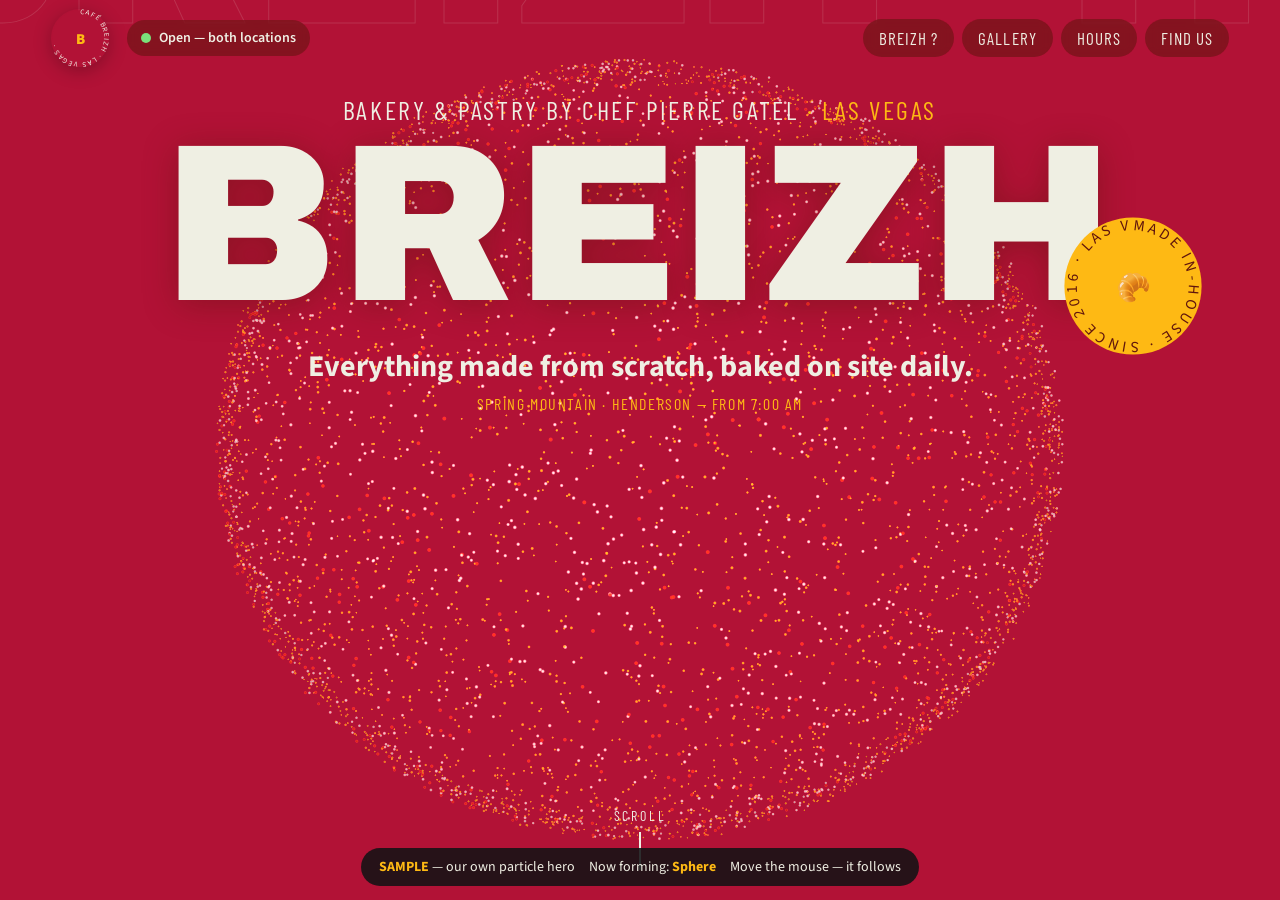
==== hero-sample.html @ ad4b95fd "Hero sample: own WebGL particle hero (standalone page)" ====
<!DOCTYPE html>
<html lang="en">
<head>
<meta charset="UTF-8">
<meta name="viewport" content="width=device-width, initial-scale=1.0">
<title>SAMPLE — Café Breizh Particle Hero</title>
<link rel="preconnect" href="https://fonts.googleapis.com">
<link rel="preconnect" href="https://fonts.gstatic.com" crossorigin>
<link href="https://fonts.googleapis.com/css2?family=Archivo:wght@500;700;900&family=Barlow+Condensed:wght@500;600&family=Source+Sans+3:ital,wght@0,400;0,600;0,700;1,400&family=Caveat:wght@700&display=swap" rel="stylesheet">
<link rel="stylesheet" href="css/main.css">
<style>
  .s-hero__canvas{position:absolute;inset:0;width:100%;height:100%;z-index:1}
  .s-hero__kicker,.s-hero__title,.s-hero__foot,.s-hero__scroll{position:relative;z-index:2}
  .s-hero__title{mix-blend-mode:normal;text-shadow:0 4px 34px rgba(96,21,13,.45)}
  .sample-bar{position:fixed;left:50%;transform:translateX(-50%);bottom:14px;z-index:200;background:rgba(19,19,21,.88);color:#EFEFE3;padding:9px 18px;border-radius:99px;font-size:14px;display:flex;gap:14px;align-items:center;max-width:94vw;white-space:nowrap;overflow:hidden}
  .sample-bar b{color:#FEB914}
  .no-gl .s-hero__canvas{display:none}
  @media(max-width:760px){
    .s-hero__stamp{top:158px;width:64px;right:6px}
    .sample-bar span:last-child{display:none}
  }
</style>
</head>
<body id="top">

<header class="topbar">
  <a class="topbar__logo" href="#top" aria-label="Café Breizh — back to top">
    <svg viewBox="0 0 100 100"><defs><path id="circ" d="M50 8a42 42 0 1 1 0 84 42 42 0 1 1 0-84"/></defs><circle cx="50" cy="50" r="48" fill="#B21236"/><text font-size="12.5" fill="#EFEFE3" letter-spacing="2"><textPath href="#circ">CAFÉ BREIZH · LAS VEGAS ·</textPath></text><text x="50" y="60" text-anchor="middle" font-size="26" font-weight="900" fill="#FEB914">B</text></svg>
  </a>
  <p class="topbar__status"><span class="topbar__dot is-open"></span><span>Open — both locations</span></p>
  <nav class="topbar__links">
    <a href="#">Breizh ?</a><a href="#">Gallery</a><a href="#">Hours</a><a href="#">Find us</a>
  </nav>
</header>

<main>
<section class="s-hero">
  <canvas class="s-hero__canvas" data-particles aria-hidden="true"></canvas>
  <div class="s-hero__motif" aria-hidden="true">BREIZH · HELLO · BREIZH · HELLO ·</div>
  <div class="s-hero__kicker"><span>Bakery &amp; Pastry by Chef Pierre Gatel</span><span class="s-hero__by">· Las Vegas</span></div>
  <h1 class="s-hero__title">BREIZH</h1>
  <div class="s-hero__stamp" aria-hidden="true"><svg viewBox="0 0 100 100"><defs><path id="stampc" d="M50 10a40 40 0 1 1 0 80 40 40 0 1 1 0-80"/></defs><circle cx="50" cy="50" r="49" fill="#FEB914"/><text font-size="11" fill="#60150D" letter-spacing="2.5"><textPath href="#stampc">MADE IN-HOUSE · SINCE 2016 · LAS VEGAS ·</textPath></text><text x="50" y="58" text-anchor="middle" font-size="20">🥐</text></svg></div>
  <div class="s-hero__foot">
    <p class="s-hero__tagline">Everything made from scratch, baked on site daily.</p>
    <p class="s-hero__hours">Spring Mountain · Henderson — from 7:00 AM</p>
  </div>
  <p class="s-hero__scroll">Scroll <i></i></p>
</section>
</main>

<div class="sample-bar"><span><b>SAMPLE</b> — our own particle hero</span><span>Now forming: <b data-form-name>…</b></span><span>Move the mouse — it follows</span></div>

<script src="js/particles.js"></script>
</body>
</html>
---- css/main.css ----
:root{
  --rouge:#B21236; --bordeaux:#7C1820; --brun:#60150D; --orange-rouge:#F03812;
  --orange:#FE8826; --jaune:#FEB914; --bleu:#2C9FA2; --creme:#EFEFE3; --creme-fond:#EDEAE0;
  --f-title:"Archivo","Arial Black",system-ui,sans-serif;
  --f-cond:"Barlow Condensed","Arial Narrow",system-ui,sans-serif;
  --f-text:"Source Sans 3",Arial,system-ui,sans-serif;
  --gutter:clamp(16px,4vw,56px); --radius:22px; --topbar-h:76px;
  --ease:cubic-bezier(.2,.8,.2,1); --wave:clamp(14px,1.6vw,26px);
}
*{margin:0;padding:0;box-sizing:border-box}
html{scroll-behavior:auto}
html.lenis,html.lenis body{height:auto}
.lenis.lenis-smooth{scroll-behavior:auto!important}
body{font-family:var(--f-text);background:var(--rouge);color:var(--creme);overflow-x:hidden}
img{display:block;max-width:100%}
a{color:inherit}
::selection{background:var(--jaune);color:var(--brun)}

/* scalloped divider: section paints a wave of its own bg over the previous */
.edge-wave{position:relative}
.edge-wave::before{content:"";position:absolute;z-index:4;left:0;right:0;top:calc(-2*var(--wave) + 1px);height:calc(2*var(--wave));background:inherit;pointer-events:none;
  --R:calc(var(--wave)*1.28);
  -webkit-mask:radial-gradient(var(--R) at 50% calc(1.8*var(--wave)),#000 99%,#0000 101%) calc(50% - 2*var(--wave)) 0/calc(4*var(--wave)) 100%,linear-gradient(#000 0 0) no-repeat 0 calc(1.8*var(--wave))/100% calc(2*var(--wave) - 1.8*var(--wave) + 1px);
  mask:radial-gradient(var(--R) at 50% calc(1.8*var(--wave)),#000 99%,#0000 101%) calc(50% - 2*var(--wave)) 0/calc(4*var(--wave)) 100%,linear-gradient(#000 0 0) no-repeat 0 calc(1.8*var(--wave))/100% calc(2*var(--wave) - 1.8*var(--wave) + 1px)}

/* ---------- cursor ---------- */
.cursor{position:fixed;z-index:200;left:0;top:0;width:64px;height:64px;margin:-32px 0 0 -32px;border-radius:50%;background:var(--jaune);color:var(--brun);display:none;align-items:center;justify-content:center;font-family:var(--f-cond);font-size:13px;font-weight:600;pointer-events:none;opacity:0;transform:scale(.4)}
html.has-cursor .cursor{display:flex}
html.has-cursor,html.has-cursor a,html.has-cursor button{cursor:none}
.cursor.is-on{opacity:1}
.cursor span{opacity:0;transition:opacity .2s}
.cursor.is-hover{transform:scale(1)}
.cursor.is-hover span{opacity:1}
.cursor.is-down{scale:.85}

/* ---------- loader ---------- */
.intro{position:fixed;inset:0;z-index:300;display:flex;align-items:center;justify-content:center}
.intro__panels{position:absolute;inset:0;display:flex}
.intro__panels span{flex:1;background:var(--c)}
.intro__core{position:relative;z-index:2;text-align:center;color:var(--creme);padding:20px}
.intro__croissant{width:110px;margin:0 auto 10px;animation:bounce 1s var(--ease) infinite alternate}
@keyframes bounce{from{transform:translateY(0) rotate(-4deg)}to{transform:translateY(-18px) rotate(5deg)}}
.intro__word{font-family:var(--f-title);font-weight:900;font-size:clamp(52px,12vw,120px);letter-spacing:.02em;line-height:1;display:flex;justify-content:center}
.intro__word .ch{display:inline-block}
.intro__msg{font-family:var(--f-cond);font-size:20px;letter-spacing:.08em;text-transform:uppercase;opacity:.85;min-height:26px}
.intro__bar{width:min(320px,70vw);height:8px;border-radius:99px;background:rgba(239,239,227,.25);margin:18px auto 10px;overflow:hidden}
.intro__bar i{display:block;height:100%;background:var(--jaune);transform:scaleX(0);transform-origin:left}
.intro__done{font-family:"Caveat",cursive;font-size:34px;color:var(--jaune);opacity:0;transform:scale(.7) rotate(-4deg)}
.intro.is-done .intro__done{opacity:1;transform:scale(1) rotate(-3deg);transition:.4s var(--ease)}
.intro.is-done .intro__msg{opacity:0}

/* ---------- topbar ---------- */
.topbar{position:fixed;z-index:100;top:0;left:0;right:0;height:var(--topbar-h);display:flex;align-items:center;gap:18px;padding:10px var(--gutter);pointer-events:none}
.topbar>*{pointer-events:auto}
.topbar__logo{width:58px;height:58px;flex:none;border-radius:50%;box-shadow:0 4px 18px rgba(0,0,0,.25)}
.topbar__logo svg{width:100%;height:auto}
.topbar__status{display:flex;align-items:center;gap:8px;background:rgba(96,21,13,.55);backdrop-filter:blur(6px);padding:8px 14px;border-radius:99px;font-size:14px;font-weight:600}
.topbar__dot{width:10px;height:10px;border-radius:50%;background:#FE8826;flex:none}
.topbar__dot.is-open{background:#7BE07B}
.topbar__links{margin-left:auto;display:flex;gap:8px}
.topbar__links a{text-decoration:none;font-family:var(--f-cond);font-size:17px;letter-spacing:.06em;text-transform:uppercase;background:rgba(96,21,13,.55);backdrop-filter:blur(6px);padding:9px 16px;border-radius:99px}

/* ---------- shared type ---------- */
h2[data-split],.s-def__word{font-family:var(--f-title);font-weight:900;text-transform:uppercase;line-height:.92}
.split-mask{display:block;overflow:hidden}
.split-ch{display:inline-block;will-change:transform}
[class$="__k"],[class$="__kicker"]{font-family:var(--f-cond);letter-spacing:.14em;text-transform:uppercase;font-size:clamp(15px,1.6vw,20px)}

/* ---------- hero ---------- */
.s-hero{position:relative;min-height:100svh;background:var(--rouge);color:var(--creme);overflow:hidden;display:flex;flex-direction:column;align-items:center;padding:calc(var(--topbar-h) + 18px) var(--gutter) 30px}
.s-hero__motif{position:absolute;inset:-20% -10%;font-family:var(--f-title);font-weight:900;font-size:19vw;line-height:1;color:transparent;-webkit-text-stroke:1px rgba(239,239,227,.14);white-space:nowrap;pointer-events:none}
.s-hero__kicker{position:relative;z-index:2;display:flex;gap:8px;flex-wrap:wrap;justify-content:center;font-family:var(--f-cond);font-size:clamp(17px,2.4vw,26px);letter-spacing:.1em;text-transform:uppercase}
.s-hero__by{color:var(--jaune)}
.s-hero__title{position:relative;z-index:2;font-family:var(--f-title);font-weight:900;font-size:clamp(72px,17.5vw,250px);line-height:.9;letter-spacing:.01em;text-align:center}
.s-hero__title .ch{display:inline-block}
.s-hero__stack{position:relative;z-index:2;width:min(58vw,480px);aspect-ratio:4/4.4;margin-top:-2vw}
.s-hero__stack img{position:absolute;border-radius:var(--radius);object-fit:cover;box-shadow:0 24px 60px rgba(0,0,0,.35)}
.stack__main{width:78%;height:82%;left:11%;top:8%;z-index:2}
.stack__back{width:46%;height:52%;left:0;top:0;transform:rotate(-8deg)}
.stack__front{width:44%;height:48%;right:0;bottom:0;transform:rotate(7deg);z-index:3}
.s-hero__stamp{position:absolute;z-index:3;right:calc(var(--gutter) + 2vw);top:24%;width:clamp(96px,11vw,140px);animation:spin 14s linear infinite}
@keyframes spin{to{transform:rotate(360deg)}}
.s-hero__foot{position:relative;z-index:2;text-align:center;margin-top:18px}
.s-hero__tagline{font-size:clamp(19px,2.6vw,30px);font-weight:700}
.s-hero__hours{font-family:var(--f-cond);letter-spacing:.1em;text-transform:uppercase;color:var(--jaune);margin-top:6px}
.s-hero__scroll{position:relative;z-index:2;margin-top:auto;padding-top:22px;font-family:var(--f-cond);letter-spacing:.2em;text-transform:uppercase;font-size:14px;display:flex;flex-direction:column;align-items:center;gap:8px}
.s-hero__scroll i{width:2px;height:38px;background:var(--creme);display:block;animation:drop 1.6s var(--ease) infinite;transform-origin:top}
@keyframes drop{0%{transform:scaleY(0)}55%{transform:scaleY(1)}100%{transform:scaleY(0);transform-origin:bottom}}

/* ---------- marquee ---------- */
.s-marquee{background:var(--creme-fond);padding:64px 0 58px;overflow:hidden}
.marquee{overflow:hidden;white-space:nowrap}
.marquee__track{display:inline-flex;font-family:var(--f-title);font-weight:900;text-transform:uppercase;line-height:1}
.marquee--a{background:var(--jaune);color:var(--brun);transform:rotate(-2deg) scale(1.03)}
.marquee--a .marquee__track{font-size:clamp(30px,5vw,64px);padding:10px 0}
.marquee--b{color:var(--rouge);margin-top:14px}
.marquee--b .marquee__track{font-size:clamp(20px,3vw,38px);font-family:var(--f-cond);font-weight:600;letter-spacing:.06em}

/* ---------- definition ---------- */
.s-def{background:var(--creme);color:var(--brun);padding:120px var(--gutter) 150px;overflow:hidden}
.s-def__head{max-width:900px;margin:0 auto}
.s-def__word{font-size:clamp(54px,8vw,120px);color:var(--rouge)}
.s-def__phon{font-size:clamp(17px,2vw,23px);margin-top:10px}
.s-def__phon em{color:var(--orange-rouge)}
.s-def__text{max-width:900px;margin:44px auto 0;font-size:clamp(21px,2.6vw,34px);line-height:1.45;font-weight:600}
.s-def__text mark,.s-def__syn mark{background:none;color:var(--orange-rouge)}
.s-def__syn{max-width:900px;margin:26px auto 0;font-size:clamp(16px,.6vw + 12px,20px)}
.s-def__sign{max-width:900px;margin:40px auto 0;overflow:hidden}
.sign{font-family:"Caveat",cursive;font-size:clamp(34px,5vw,58px);color:var(--rouge);display:inline-block;transform:rotate(-3deg)}
.s-def__photo{position:absolute;border-radius:var(--radius);overflow:hidden;box-shadow:0 18px 44px rgba(96,21,13,.25)}
.s-def__photo img{width:100%;height:100%;object-fit:cover}
.s-def__photo--a{width:clamp(130px,17vw,280px);aspect-ratio:4/5;left:2vw;bottom:4%;rotate:-7deg}
.s-def__photo--b{width:clamp(140px,19vw,320px);aspect-ratio:4/3;right:2vw;top:6%;rotate:5deg}
.s-def__stamp{position:absolute;right:6vw;bottom:9%;width:104px;height:104px;border-radius:50%;background:var(--bleu);color:var(--creme);display:flex;align-items:center;justify-content:center;text-align:center;font-family:var(--f-cond);font-weight:600;letter-spacing:.08em;transform:rotate(-8deg)}
@media(max-width:900px){.s-def__photo--a,.s-def__photo--b{position:relative;left:auto;right:auto;top:auto;bottom:auto;margin-top:28px;width:min(62vw,300px)}.s-def__stamp{display:none}}

/* ---------- build ---------- */
.s-build{background:var(--bordeaux);color:var(--creme)}
.s-build__pin{min-height:100svh;padding:110px var(--gutter) 60px;display:flex;flex-direction:column;position:relative;overflow:hidden}
.s-build__kicker{color:var(--jaune)}
.s-build__title{font-size:clamp(38px,6vw,84px);max-width:800px;margin-top:10px}
.s-build__stage{position:relative;flex:1;min-height:300px}
.layer{position:absolute;left:50%;top:50%;translate:-50% -50%;width:min(46vw,340px);text-align:center;opacity:0}
.layer img,.layer svg{width:100%;border-radius:var(--radius)}
.layer img{aspect-ratio:1/1.15;object-fit:cover}
.layer span{display:block;margin-top:10px;font-family:var(--f-cond);font-size:22px;letter-spacing:.1em;text-transform:uppercase;color:var(--jaune)}
.s-build__result,.s-build__twist{position:absolute;left:50%;top:50%;translate:-50% -50%;width:min(62vw,380px);background:var(--creme);color:var(--brun);border-radius:var(--radius);padding:14px 14px 20px;text-align:center;opacity:0;visibility:hidden;box-shadow:0 24px 60px rgba(0,0,0,.35)}
.s-build__result img,.s-build__twist img{width:100%;aspect-ratio:4/3;object-fit:cover;border-radius:14px}
.s-build__result strong,.s-build__twist strong{display:block;font-family:var(--f-title);font-weight:900;text-transform:uppercase;font-size:clamp(24px,3.4vw,38px);margin-top:12px;color:var(--rouge)}
.s-build__result em,.s-build__twist em{font-style:normal;opacity:.75}
.s-build__twist-k{font-family:var(--f-cond);letter-spacing:.12em;text-transform:uppercase;color:var(--orange-rouge);margin-top:10px}
.s-build__steps{list-style:none;display:flex;gap:14px;flex-wrap:wrap;margin-top:10px}
.s-build__step{flex:1 1 150px;display:flex;gap:10px;padding:14px;border:2px solid rgba(239,239,227,.25);border-radius:16px;opacity:.45;transition:opacity .3s,border-color .3s}
.s-build__step b{font-family:var(--f-title);font-size:22px;color:var(--jaune)}
.s-build__step strong{display:block;font-family:var(--f-cond);font-size:20px;letter-spacing:.05em;text-transform:uppercase}
.s-build__step span{font-size:14px;opacity:.85}
.s-build__step.is-active{opacity:1;border-color:var(--jaune)}
.s-build__step.is-done{opacity:.75;border-color:rgba(254,185,20,.5)}
.s-build__bar{height:8px;background:rgba(239,239,227,.2);border-radius:99px;margin-top:22px;overflow:hidden}
.s-build__bar i{display:block;height:100%;background:var(--jaune);transform:scaleX(0);transform-origin:left}

/* ---------- gallery ---------- */
.s-gallery{background:var(--rouge);color:var(--creme);overflow:hidden}
.s-gallery__pin{min-height:100svh;padding:110px 0 60px;position:relative;display:flex;flex-direction:column}
.s-gallery__head{padding:0 var(--gutter)}
.s-gallery__kicker{color:var(--jaune)}
.s-gallery__title{font-size:clamp(38px,6vw,84px);margin-top:8px}
.s-gallery__giant{position:absolute;top:44%;left:0;font-family:var(--f-title);font-weight:900;font-size:26vw;line-height:1;color:transparent;-webkit-text-stroke:1px rgba(239,239,227,.16);white-space:nowrap;pointer-events:none}
.s-gallery__track{position:relative;display:flex;gap:26px;padding:6vh var(--gutter) 0;width:max-content;align-items:stretch}
.card{width:min(74vw,400px);flex:none;background:var(--creme);color:var(--brun);border-radius:var(--radius);padding:14px 14px 22px;box-shadow:0 24px 50px rgba(0,0,0,.3)}
.card__img{border-radius:14px;overflow:hidden;aspect-ratio:4/3.4}
.card__img img{width:112%;height:100%;object-fit:cover;max-width:none}
.card__title{font-family:var(--f-title);font-weight:900;text-transform:uppercase;font-size:clamp(22px,3vw,32px);color:var(--rouge);margin-top:14px}
.card p{opacity:.8;margin-top:4px}

/* ---------- names ---------- */
.s-names{background:var(--creme);color:var(--brun);padding:120px 0 130px;overflow:hidden}
.s-names__k,.s-names__title{text-align:center;padding:0 var(--gutter)}
.s-names__k{color:var(--orange-rouge)}
.s-names__title{font-size:clamp(32px,5vw,68px);max-width:1000px;margin:12px auto 50px}
.names-row{overflow:hidden;white-space:nowrap;padding:8px 0}
.names-row__track{display:inline-flex;gap:0}
.names-row span{font-family:var(--f-cond);font-weight:600;text-transform:uppercase;font-size:clamp(30px,4.6vw,58px);padding:0 26px;color:var(--rouge)}
.names-row span:nth-child(even){color:var(--orange-rouge)}
.names-row + .names-row{border-top:2px dashed rgba(96,21,13,.25)}

/* ---------- amigos ---------- */
.s-amigos{background:var(--bleu);color:var(--creme);padding:120px var(--gutter) 140px;overflow:hidden}
.s-amigos__k{color:var(--jaune)}
.s-amigos__title{font-size:clamp(34px,5.4vw,74px);max-width:900px;margin-top:10px}
.duo{max-width:880px;margin:56px auto 0}
.duo__frame{position:relative;border-radius:var(--radius);overflow:hidden;aspect-ratio:16/10}
.duo__photo,.duo__illu img{width:100%;height:100%;object-fit:cover}
.duo__illu{position:absolute;inset:0;overflow:hidden}
.duo__illu img{filter:grayscale(1) sepia(.55) contrast(1.05) brightness(1.05);max-width:none;width:100%}
.duo__line{position:absolute;top:0;bottom:0;left:0;width:5px;background:var(--jaune);opacity:0}
.duo figcaption{font-family:"Caveat",cursive;font-size:28px;margin-top:14px;color:var(--jaune)}
.s-amigos__text{max-width:760px;margin:44px auto 0;font-size:clamp(18px,2.2vw,25px);line-height:1.5;text-align:center}
.s-amigos__how{display:flex;gap:14px;flex-wrap:wrap;justify-content:center;margin-top:36px}
.s-amigos__how span{background:rgba(239,239,227,.14);border:2px solid rgba(239,239,227,.35);padding:14px 20px;border-radius:99px;font-family:var(--f-cond);font-size:19px;letter-spacing:.05em;text-transform:uppercase}
.s-amigos__how b{color:var(--jaune);margin-right:8px}
.s-amigos__photo{max-width:560px;margin:54px auto 0;border-radius:var(--radius);overflow:hidden;rotate:3deg}
.s-amigos__photo img{width:100%;aspect-ratio:3/2;object-fit:cover}

/* ---------- hours ---------- */
.s-hours{background:var(--bordeaux);color:var(--creme);padding:120px var(--gutter) 140px;position:relative;overflow:hidden}
.s-hours__k{color:var(--jaune)}
.s-hours__title{font-size:clamp(40px,6.4vw,88px);margin-top:8px}
.s-hours__disc{position:absolute;right:calc(var(--gutter) + 2vw);top:90px;width:clamp(110px,13vw,170px)}
.hours{display:grid;grid-template-columns:1fr 1fr;gap:22px;margin-top:56px;max-width:1100px}
.hours__loc{background:var(--creme);color:var(--brun);border-radius:var(--radius);padding:26px}
.hours__loc h3{font-family:var(--f-title);font-weight:900;text-transform:uppercase;font-size:clamp(22px,3vw,32px);color:var(--rouge)}
.hours__loc h3 span{display:block;font-family:var(--f-cond);font-weight:600;font-size:16px;letter-spacing:.08em;color:var(--orange-rouge);margin-top:4px}
.hours__addr{margin-top:10px;opacity:.85}
.hours__addr a{font-weight:700}
.hours__loc ul{list-style:none;margin-top:16px}
.hours__loc li{display:flex;justify-content:space-between;gap:12px;padding:10px 0;border-top:2px dashed rgba(96,21,13,.25);font-size:17px}
.hours__loc li b{color:var(--rouge)}
.chef{max-width:1100px;margin-top:56px;display:grid;grid-template-columns:70px 1fr 70px;gap:18px;align-items:center;background:rgba(239,239,227,.08);border:2px solid rgba(239,239,227,.2);border-radius:var(--radius);padding:26px}
.chef__line{font-size:clamp(17px,2vw,22px);line-height:1.5}
.chef blockquote{grid-column:2;font-family:"Caveat",cursive;font-size:clamp(28px,4vw,42px);color:var(--jaune)}
@media(max-width:760px){.hours{grid-template-columns:1fr}.chef{grid-template-columns:1fr}.chef blockquote{grid-column:1}.chef__hand,.chef__cup{display:none}}

/* ---------- visit ---------- */
.s-visit{background:var(--creme);color:var(--brun);padding:130px var(--gutter) 140px;overflow:hidden;position:relative}
.s-visit__giant{position:absolute;top:26px;left:0;display:flex;white-space:nowrap;font-family:var(--f-title);font-weight:900;font-size:15vw;line-height:1;color:transparent;-webkit-text-stroke:1px rgba(178,18,54,.14);pointer-events:none}
.s-visit__k{color:var(--orange-rouge);position:relative}
.s-visit__title{font-size:clamp(44px,8vw,110px);color:var(--rouge);position:relative}
.s-visit__pictos{list-style:none;display:flex;gap:10px;flex-wrap:wrap;margin-top:30px;position:relative}
.s-visit__pictos li{border:2px solid var(--brun);border-radius:99px;padding:9px 18px;font-family:var(--f-cond);font-size:18px;letter-spacing:.06em;text-transform:uppercase}
.s-visit__grid{display:grid;grid-template-columns:1fr 1fr;gap:30px;margin-top:46px;position:relative;align-items:start}
.s-visit__locs article{background:#FBFAF4;border-radius:var(--radius);padding:24px;box-shadow:0 14px 34px rgba(96,21,13,.12)}
.s-visit__locs article + article{margin-top:18px}
.s-visit__locs h3{font-family:var(--f-title);font-weight:900;text-transform:uppercase;color:var(--rouge);font-size:24px}
.s-visit__locs p{margin-top:8px;line-height:1.55}
.s-visit__actions{display:flex;gap:10px;flex-wrap:wrap;margin-top:16px}
.btn{display:inline-block;background:var(--rouge);color:var(--creme);text-decoration:none;font-family:var(--f-cond);font-size:18px;letter-spacing:.07em;text-transform:uppercase;padding:12px 22px;border-radius:99px}
.btn--ghost{background:transparent;color:var(--rouge);border:2px solid var(--rouge)}
.s-visit__contact{margin-top:20px;font-weight:600}
.s-visit__contact a{color:var(--orange-rouge)}
.s-visit__mapwrap{perspective:900px}
.s-visit__map{width:100%;border-radius:var(--radius);box-shadow:0 22px 50px rgba(96,21,13,.25);transform-style:preserve-3d}
@media(max-width:820px){.s-visit__grid{grid-template-columns:1fr}}

/* ---------- end ---------- */
.s-end{background:var(--rouge);color:var(--creme);text-align:center;padding:130px var(--gutter) 50px;overflow:hidden}
.s-end__k{font-family:var(--f-cond);letter-spacing:.14em;text-transform:uppercase;color:var(--jaune);font-size:20px}
.s-end__big{font-family:var(--f-title);font-weight:900;font-size:clamp(52px,12.5vw,180px);line-height:1;margin-top:14px}
.s-end__big .ch{display:inline-block}
.s-end__meta{margin-top:60px;display:flex;flex-direction:column;gap:6px;opacity:.85;font-size:15px}
.s-end__meta a{color:var(--jaune)}

/* ---------- reduced / mobile ---------- */
@media(max-width:760px){
  :root{--topbar-h:68px}
  .topbar__links{display:none}
  .topbar__status{font-size:13px;padding:8px 12px}
  .topbar__status span:last-child{max-width:60vw;white-space:nowrap;overflow:hidden;text-overflow:ellipsis}
  .s-hero__stamp{top:238px;bottom:auto;right:8px;width:78px}
  .s-hero__stack{width:min(76vw,420px)}
  .layer{width:min(64vw,300px)}
  .s-build__steps{flex-direction:column}
  .card{width:78vw}
}
@media (prefers-reduced-motion: reduce){
  *,*::before,*::after{animation-duration:.01ms!important;transition-duration:.01ms!important}
}
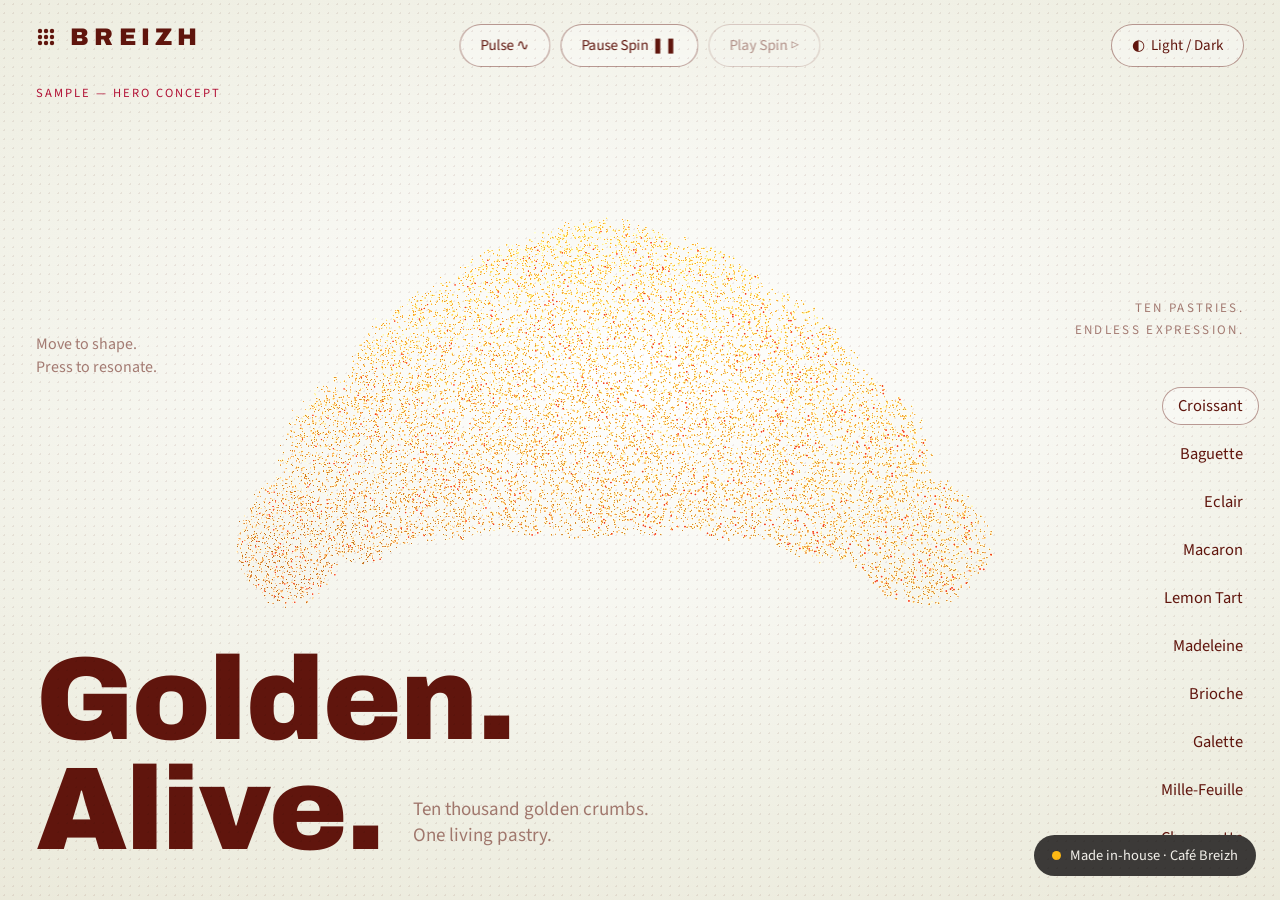
==== commit cfd05fdc: "Hero sample v2: Cymatic layout, particle pastries (croissant centre)" ====
--- a/hero-sample.html
+++ b/hero-sample.html
@@ -3,53 +3,134 @@
 <head>
 <meta charset="UTF-8">
 <meta name="viewport" content="width=device-width, initial-scale=1.0">
-<title>SAMPLE — Café Breizh Particle Hero</title>
+<title>SAMPLE — Café Breizh Cymatic Hero</title>
 <link rel="preconnect" href="https://fonts.googleapis.com">
 <link rel="preconnect" href="https://fonts.gstatic.com" crossorigin>
-<link href="https://fonts.googleapis.com/css2?family=Archivo:wght@500;700;900&family=Barlow+Condensed:wght@500;600&family=Source+Sans+3:ital,wght@0,400;0,600;0,700;1,400&family=Caveat:wght@700&display=swap" rel="stylesheet">
-<link rel="stylesheet" href="css/main.css">
+<link href="https://fonts.googleapis.com/css2?family=Archivo:wght@500;700;900&family=Source+Sans+3:wght@400;600;700&display=swap" rel="stylesheet">
 <style>
-  .s-hero__canvas{position:absolute;inset:0;width:100%;height:100%;z-index:1}
-  .s-hero__kicker,.s-hero__title,.s-hero__foot,.s-hero__scroll{position:relative;z-index:2}
-  .s-hero__title{mix-blend-mode:normal;text-shadow:0 4px 34px rgba(96,21,13,.45)}
-  .sample-bar{position:fixed;left:50%;transform:translateX(-50%);bottom:14px;z-index:200;background:rgba(19,19,21,.88);color:#EFEFE3;padding:9px 18px;border-radius:99px;font-size:14px;display:flex;gap:14px;align-items:center;max-width:94vw;white-space:nowrap;overflow:hidden}
-  .sample-bar b{color:#FEB914}
-  .no-gl .s-hero__canvas{display:none}
+  :root{
+    --bg:#EFEFE3; --bg2:#E7E4D2; --ink:#60150D; --muted:rgba(96,21,13,.55);
+    --line:rgba(96,21,13,.42); --pill:rgba(255,255,255,.35);
+  }
+  body.dark{ --bg:#22100B; --bg2:#170906; --ink:#EFEFE3; --muted:rgba(239,239,227,.55); --line:rgba(239,239,227,.42); --pill:rgba(0,0,0,.25); }
+  *{margin:0;padding:0;box-sizing:border-box}
+  html,body{height:100%}
+  body{
+    font-family:"Source Sans 3",Arial,sans-serif; color:var(--ink); overflow:hidden;
+    background:
+      radial-gradient(120% 90% at 50% 42%, #fff 0%, var(--bg) 55%, var(--bg2) 100%);
+    transition:background .5s;
+  }
+  body.dark{background:radial-gradient(120% 90% at 50% 42%, #3A1710 0%, var(--bg) 60%, var(--bg2) 100%)}
+  body::after{ /* fine speckle, like the reference */
+    content:""; position:fixed; inset:0; pointer-events:none; opacity:.5;
+    background-image:radial-gradient(rgba(96,21,13,.16) 1px, transparent 1px);
+    background-size:9px 9px; mix-blend-mode:multiply;
+  }
+  body.dark::after{background-image:radial-gradient(rgba(239,239,227,.14) 1px, transparent 1px); mix-blend-mode:screen}
+  .stage{position:fixed; inset:0}
+  canvas{position:absolute; inset:0; width:100%; height:100%; display:block}
+  .no-gl canvas{display:none}
+
+  header{position:absolute; top:0; left:0; right:0; z-index:5; display:flex; align-items:flex-start; padding:24px 36px;}
+  .brand{display:flex; align-items:center; gap:14px; font-family:Archivo,sans-serif; font-weight:900; font-size:24px; letter-spacing:.22em}
+  .brand svg{width:20px; height:20px; fill:var(--ink)}
+  .controls{position:absolute; left:50%; transform:translateX(-50%); display:flex; gap:10px}
+  .pill{
+    font:inherit; font-size:15px; color:var(--ink); background:var(--pill);
+    border:1px solid var(--line); border-radius:99px; padding:10px 20px; cursor:pointer;
+    display:inline-flex; align-items:center; gap:8px; white-space:nowrap; backdrop-filter:blur(3px);
+  }
+  .pill:hover{border-color:var(--ink)}
+  .pill.is-off{opacity:.45}
+  .theme{margin-left:auto}
+
+  .note-l{position:absolute; left:36px; top:37%; z-index:4; font-size:16px; line-height:1.45; color:var(--muted)}
+  .note-r{position:absolute; right:36px; top:33%; z-index:4; text-align:right; font-size:13px; letter-spacing:.18em; line-height:1.7; color:var(--muted); text-transform:uppercase}
+  .forms{position:absolute; right:36px; top:43%; z-index:5; display:flex; flex-direction:column; align-items:flex-end; gap:10px}
+  .forms button{
+    font:inherit; font-size:16.5px; color:var(--ink); background:none; border:1px solid transparent;
+    border-radius:99px; padding:6px 15px; margin-right:-15px; cursor:pointer;
+  }
+  .forms button:hover{color:#B21236}
+  .forms button.is-active{border-color:var(--line); background:var(--pill)}
+
+  .headline{position:absolute; left:36px; bottom:34px; z-index:4}
+  .headline h1{font-family:Archivo,sans-serif; font-weight:900; font-size:clamp(58px,9.2vw,148px); line-height:.94; letter-spacing:-.015em}
+  .headline .row{display:flex; align-items:flex-end; gap:30px}
+  .headline p{font-size:19px; line-height:1.4; color:var(--muted); max-width:290px; padding-bottom:16px}
+  .badge{
+    position:absolute; right:24px; bottom:24px; z-index:5; display:flex; align-items:center; gap:9px;
+    background:#3c3a38; color:#f2f0ea; font-size:14.5px; padding:10px 18px; border-radius:99px;
+  }
+  .badge i{width:9px; height:9px; border-radius:50%; background:#FEB914; display:block}
+  .sample-tag{position:absolute; left:36px; top:84px; z-index:5; font-size:12.5px; letter-spacing:.16em; color:#B21236; text-transform:uppercase}
+
   @media(max-width:760px){
-    .s-hero__stamp{top:158px;width:64px;right:6px}
-    .sample-bar span:last-child{display:none}
+    header{padding:16px 18px}
+    .brand{font-size:18px}
+    .controls{position:static; transform:none; margin-left:auto}
+    .controls .pill{padding:8px 12px; font-size:13px}
+    .controls [data-play]{display:none}
+    .theme{display:none}
+    .note-l,.note-r{display:none}
+    .forms{right:18px; top:26%; gap:9px}
+    .forms button{font-size:14px; padding:5px 11px; margin-right:-11px}
+    .headline{left:18px; bottom:78px}
+    .headline h1{font-size:56px}
+    .headline p{display:none}
+    .badge{right:14px; bottom:14px; font-size:12.5px; padding:8px 13px}
+    .sample-tag{left:18px; top:70px}
   }
 </style>
 </head>
-<body id="top">
+<body>
 
-<header class="topbar">
-  <a class="topbar__logo" href="#top" aria-label="Café Breizh — back to top">
-    <svg viewBox="0 0 100 100"><defs><path id="circ" d="M50 8a42 42 0 1 1 0 84 42 42 0 1 1 0-84"/></defs><circle cx="50" cy="50" r="48" fill="#B21236"/><text font-size="12.5" fill="#EFEFE3" letter-spacing="2"><textPath href="#circ">CAFÉ BREIZH · LAS VEGAS ·</textPath></text><text x="50" y="60" text-anchor="middle" font-size="26" font-weight="900" fill="#FEB914">B</text></svg>
-  </a>
-  <p class="topbar__status"><span class="topbar__dot is-open"></span><span>Open — both locations</span></p>
-  <nav class="topbar__links">
-    <a href="#">Breizh ?</a><a href="#">Gallery</a><a href="#">Hours</a><a href="#">Find us</a>
+<div class="stage">
+  <canvas data-cymatic aria-hidden="true"></canvas>
+
+  <header>
+    <div class="brand">
+      <svg viewBox="0 0 20 20" aria-hidden="true"><circle cx="4" cy="4" r="2.2"/><circle cx="10" cy="4" r="2.2"/><circle cx="16" cy="4" r="2.2"/><circle cx="4" cy="10" r="2.2"/><circle cx="10" cy="10" r="2.2"/><circle cx="16" cy="10" r="2.2"/><circle cx="4" cy="16" r="2.2"/><circle cx="10" cy="16" r="2.2"/><circle cx="16" cy="16" r="2.2"/></svg>
+      BREIZH
+    </div>
+    <nav class="controls" aria-label="Sculpture controls">
+      <button class="pill" data-pulse>Pulse ∿</button>
+      <button class="pill" data-pause>Pause Spin ❚❚</button>
+      <button class="pill is-off" data-play>Play Spin ▷</button>
+    </nav>
+    <button class="pill theme" data-theme>◐&nbsp; Light / Dark</button>
+  </header>
+
+  <p class="sample-tag">Sample — hero concept</p>
+
+  <p class="note-l">Move to shape.<br>Press to resonate.</p>
+  <p class="note-r">Ten pastries.<br>Endless expression.</p>
+
+  <nav class="forms" aria-label="Pastries">
+    <button data-form class="is-active">Croissant</button>
+    <button data-form>Baguette</button>
+    <button data-form>Eclair</button>
+    <button data-form>Macaron</button>
+    <button data-form>Lemon Tart</button>
+    <button data-form>Madeleine</button>
+    <button data-form>Brioche</button>
+    <button data-form>Galette</button>
+    <button data-form>Mille-Feuille</button>
+    <button data-form>Chouquette</button>
   </nav>
-</header>
 
-<main>
-<section class="s-hero">
-  <canvas class="s-hero__canvas" data-particles aria-hidden="true"></canvas>
-  <div class="s-hero__motif" aria-hidden="true">BREIZH · HELLO · BREIZH · HELLO ·</div>
-  <div class="s-hero__kicker"><span>Bakery &amp; Pastry by Chef Pierre Gatel</span><span class="s-hero__by">· Las Vegas</span></div>
-  <h1 class="s-hero__title">BREIZH</h1>
-  <div class="s-hero__stamp" aria-hidden="true"><svg viewBox="0 0 100 100"><defs><path id="stampc" d="M50 10a40 40 0 1 1 0 80 40 40 0 1 1 0-80"/></defs><circle cx="50" cy="50" r="49" fill="#FEB914"/><text font-size="11" fill="#60150D" letter-spacing="2.5"><textPath href="#stampc">MADE IN-HOUSE · SINCE 2016 · LAS VEGAS ·</textPath></text><text x="50" y="58" text-anchor="middle" font-size="20">🥐</text></svg></div>
-  <div class="s-hero__foot">
-    <p class="s-hero__tagline">Everything made from scratch, baked on site daily.</p>
-    <p class="s-hero__hours">Spring Mountain · Henderson — from 7:00 AM</p>
+  <div class="headline">
+    <h1>Golden.</h1>
+    <div class="row">
+      <h1>Alive.</h1>
+      <p>Ten thousand golden crumbs.<br>One living pastry.</p>
+    </div>
   </div>
-  <p class="s-hero__scroll">Scroll <i></i></p>
-</section>
-</main>
 
-<div class="sample-bar"><span><b>SAMPLE</b> — our own particle hero</span><span>Now forming: <b data-form-name>…</b></span><span>Move the mouse — it follows</span></div>
+  <p class="badge"><i></i> Made in-house · Café Breizh</p>
+</div>
 
-<script src="js/particles.js"></script>
+<script src="js/cymatic.js"></script>
 </body>
 </html>
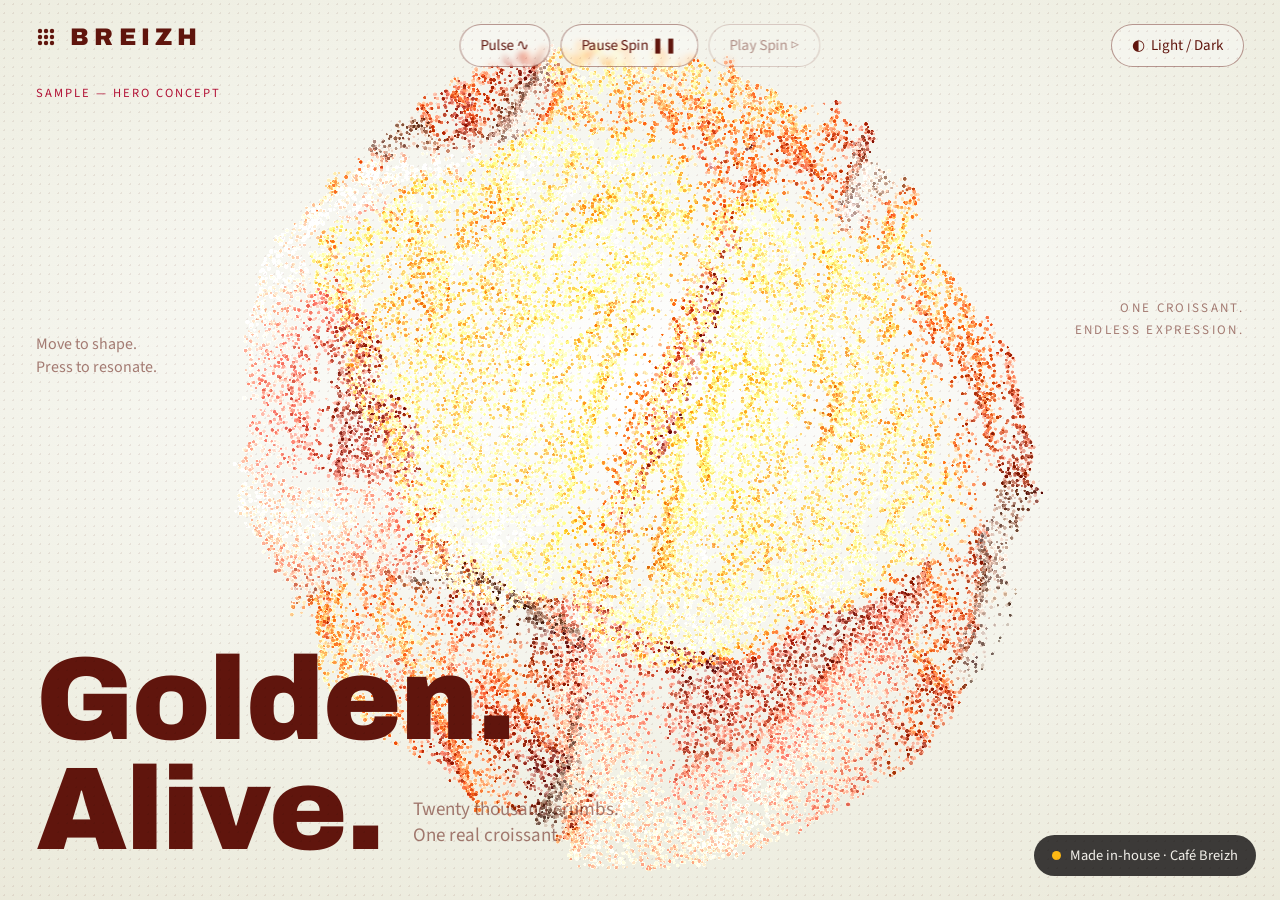
==== commit 7c601de3: "Hero sample v3: ONE actual food item — particles sampled from the real croissant photo (position + c" ====
--- a/hero-sample.html
+++ b/hero-sample.html
@@ -47,13 +47,6 @@
 
   .note-l{position:absolute; left:36px; top:37%; z-index:4; font-size:16px; line-height:1.45; color:var(--muted)}
   .note-r{position:absolute; right:36px; top:33%; z-index:4; text-align:right; font-size:13px; letter-spacing:.18em; line-height:1.7; color:var(--muted); text-transform:uppercase}
-  .forms{position:absolute; right:36px; top:43%; z-index:5; display:flex; flex-direction:column; align-items:flex-end; gap:10px}
-  .forms button{
-    font:inherit; font-size:16.5px; color:var(--ink); background:none; border:1px solid transparent;
-    border-radius:99px; padding:6px 15px; margin-right:-15px; cursor:pointer;
-  }
-  .forms button:hover{color:#B21236}
-  .forms button.is-active{border-color:var(--line); background:var(--pill)}
 
   .headline{position:absolute; left:36px; bottom:34px; z-index:4}
   .headline h1{font-family:Archivo,sans-serif; font-weight:900; font-size:clamp(58px,9.2vw,148px); line-height:.94; letter-spacing:-.015em}
@@ -74,8 +67,6 @@
     .controls [data-play]{display:none}
     .theme{display:none}
     .note-l,.note-r{display:none}
-    .forms{right:18px; top:26%; gap:9px}
-    .forms button{font-size:14px; padding:5px 11px; margin-right:-11px}
     .headline{left:18px; bottom:78px}
     .headline h1{font-size:56px}
     .headline p{display:none}
@@ -105,32 +96,19 @@
   <p class="sample-tag">Sample — hero concept</p>
 
   <p class="note-l">Move to shape.<br>Press to resonate.</p>
-  <p class="note-r">Ten pastries.<br>Endless expression.</p>
-
-  <nav class="forms" aria-label="Pastries">
-    <button data-form class="is-active">Croissant</button>
-    <button data-form>Baguette</button>
-    <button data-form>Eclair</button>
-    <button data-form>Macaron</button>
-    <button data-form>Lemon Tart</button>
-    <button data-form>Madeleine</button>
-    <button data-form>Brioche</button>
-    <button data-form>Galette</button>
-    <button data-form>Mille-Feuille</button>
-    <button data-form>Chouquette</button>
-  </nav>
+  <p class="note-r">One croissant.<br>Endless expression.</p>
 
   <div class="headline">
     <h1>Golden.</h1>
     <div class="row">
       <h1>Alive.</h1>
-      <p>Ten thousand golden crumbs.<br>One living pastry.</p>
+      <p>Twenty thousand crumbs.<br>One real croissant.</p>
     </div>
   </div>
 
   <p class="badge"><i></i> Made in-house · Café Breizh</p>
 </div>
 
-<script src="js/cymatic.js"></script>
+<script src="js/croissant.js"></script>
 </body>
 </html>
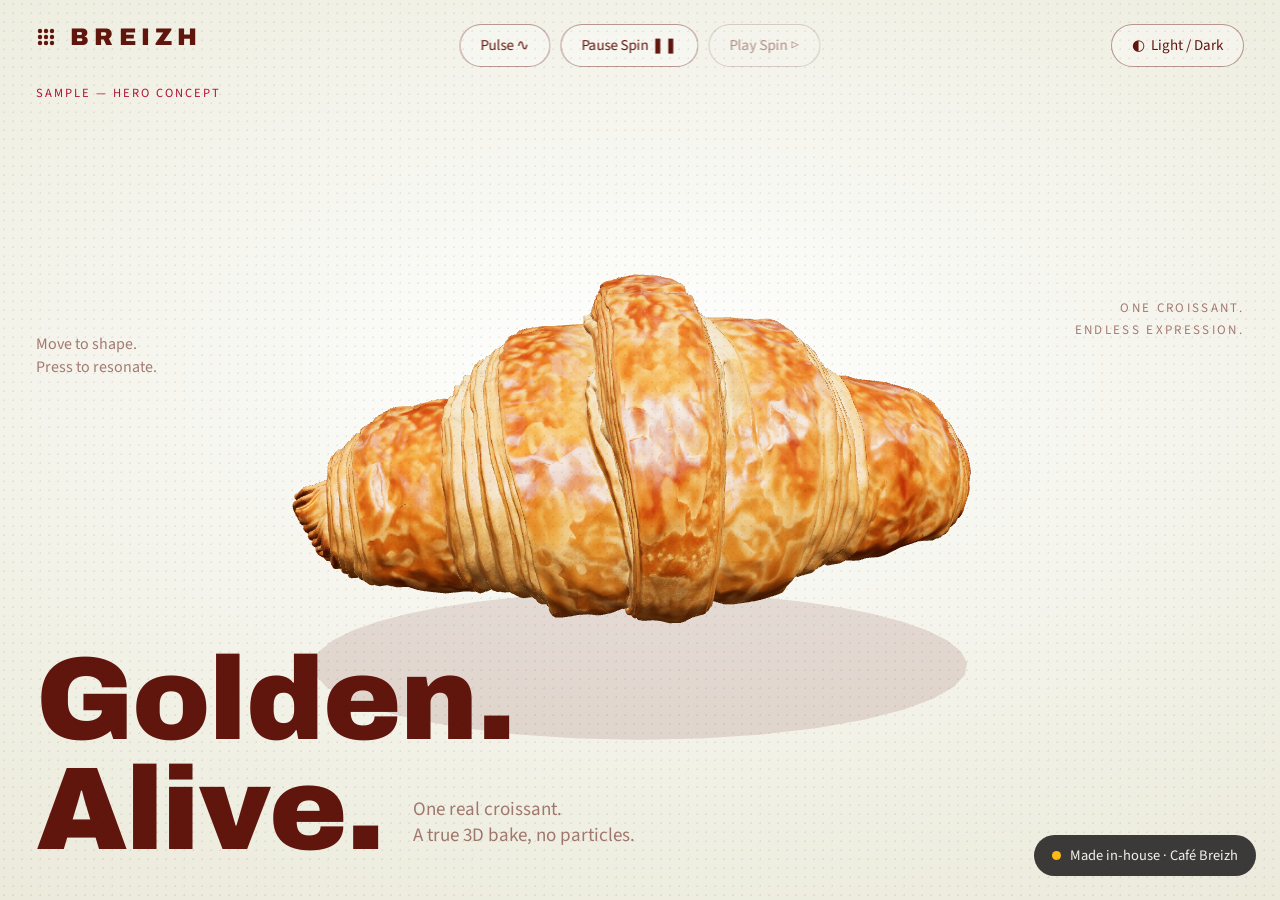
==== commit 87e4260e: "Hero sample v4: ONE real 3D croissant model (GLB, Three.js) — no particles" ====
--- a/hero-sample.html
+++ b/hero-sample.html
@@ -102,13 +102,16 @@
     <h1>Golden.</h1>
     <div class="row">
       <h1>Alive.</h1>
-      <p>Twenty thousand crumbs.<br>One real croissant.</p>
+      <p>One real croissant.<br>A true 3D bake, no particles.</p>
     </div>
   </div>
 
   <p class="badge"><i></i> Made in-house · Café Breizh</p>
 </div>
 
-<script src="js/croissant.js"></script>
+<script type="importmap">
+{ "imports": { "three": "./assets/vendor/three/three.module.js" } }
+</script>
+<script type="module" src="js/model.js"></script>
 </body>
 </html>
